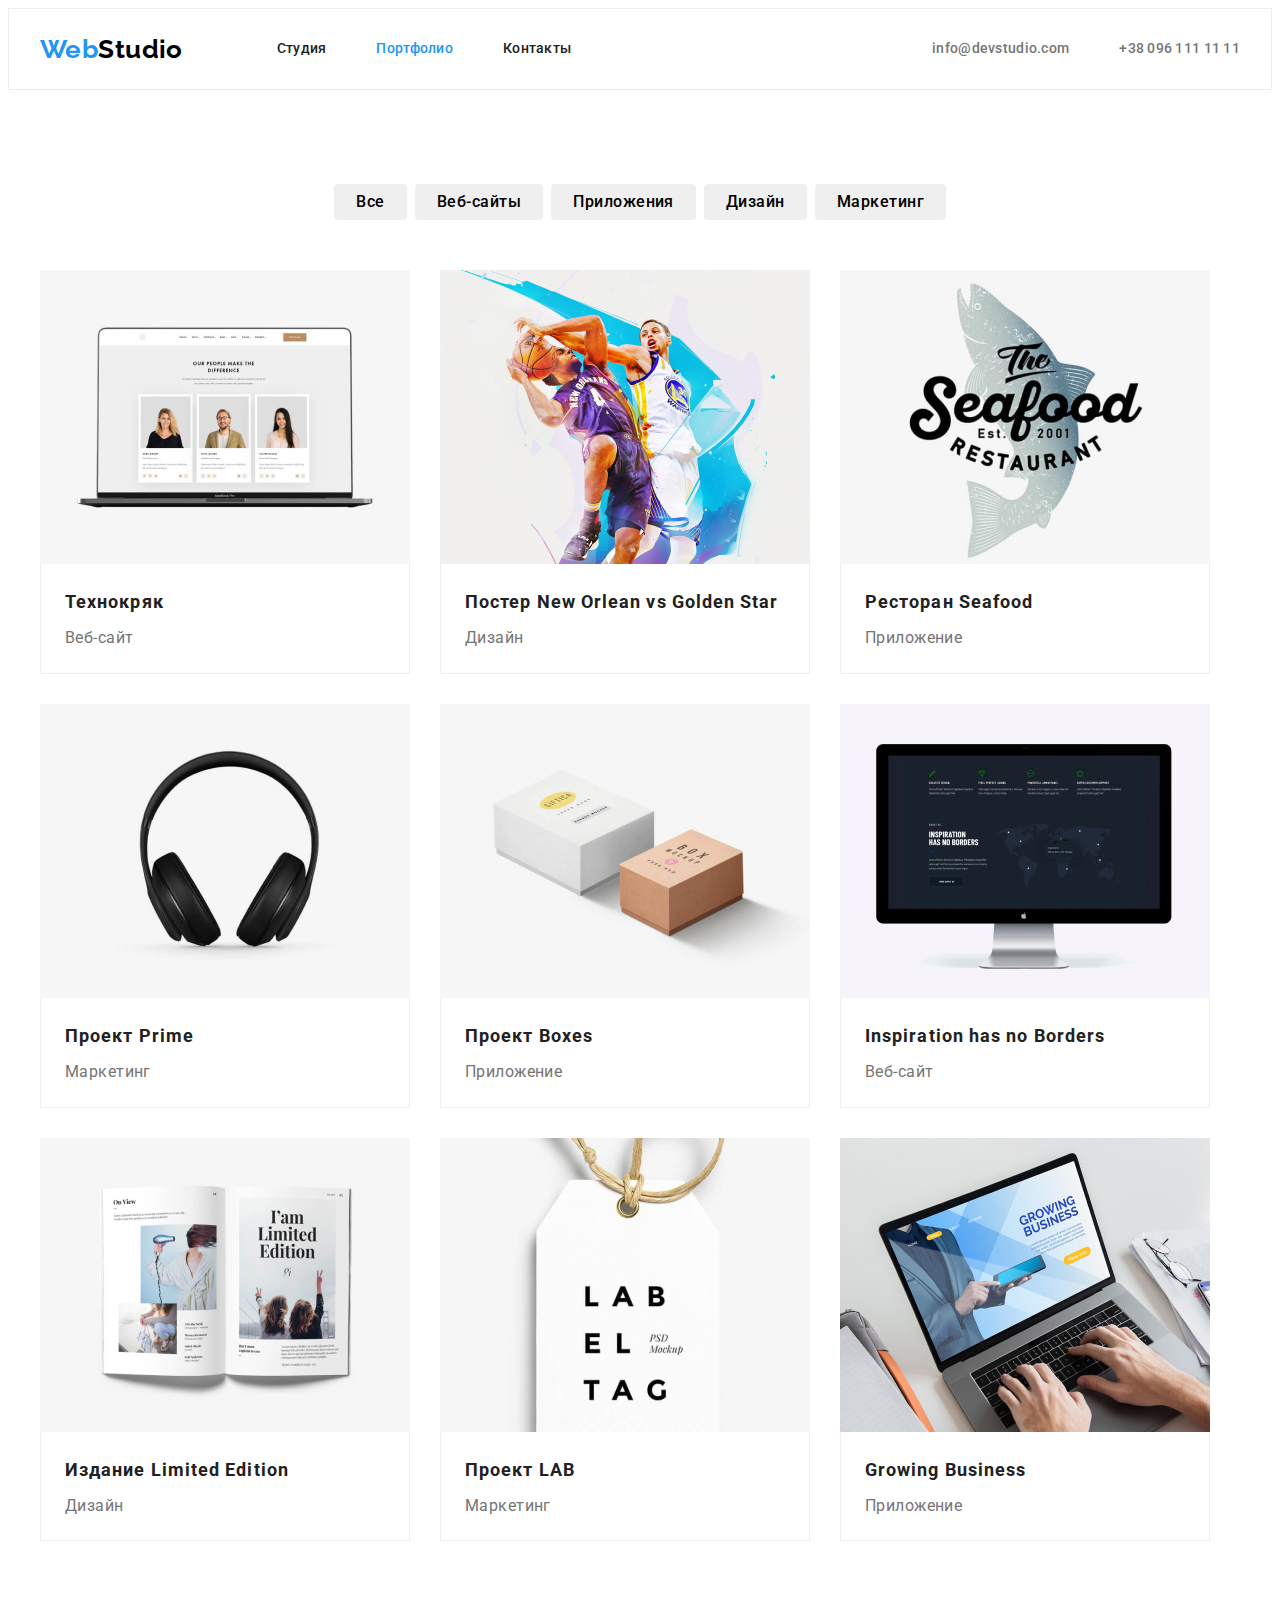
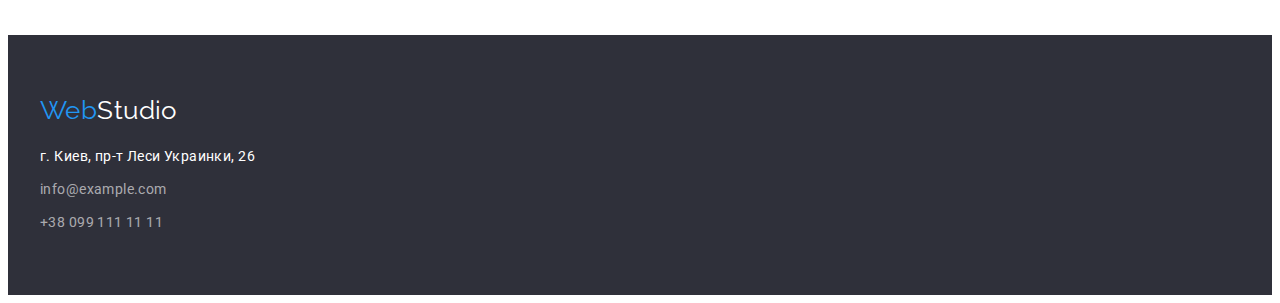
==== portfolio.html @ 5123a59f "start hw4" ====
<!DOCTYPE html>
<html lang="ru">

<head>
    <meta charset="UTF-8">
    <meta http-equiv="X-UA-Compatible" content="IE=edge">
    <meta name="viewport" content="width=device-width, initial-scale=1.0">
    <title>Document</title>
    <link rel="preconnect" href="https://fonts.googleapis.com">
    <link rel="preconnect" href="https://fonts.gstatic.com" crossorigin>
    <link
        href="https://fonts.googleapis.com/css2?family=Raleway:wght@700&family=Roboto:wght@400;500;700;900&display=swap"
        rel="stylesheet">
    <link rel="stylesheet" href="https://cdnjs.cloudflare.com/ajax/libs/modern-normalize/1.1.0/modern-normalize.min.css"
        integrity="sha512-wpPYUAdjBVSE4KJnH1VR1HeZfpl1ub8YT/NKx4PuQ5NmX2tKuGu6U/JRp5y+Y8XG2tV+wKQpNHVUX03MfMFn9Q=="
        crossorigin="anonymous" referrerpolicy="no-referrer" />
    <link rel="stylesheet" href="./css/styles.css">
</head>

<body>
    <header class="header-background">
        <div class="container main-nav">
            <nav class="main-nav">
                <a href="./index.html" class="logo" lang="en"><span class="web-logo">Web</span>Studio</a>
                <ul class="header-menu">
                    <li class="header-menu-item">
                        <a class="menu-link " href="/index.html">Студия</a>
                    </li>
                    <li class="header-menu-item">
                        <a class="menu-link menu-link-current" href="">Портфолио</a>
                    </li>
                    <li class="header-menu-item">
                        <a class="menu-link" href="">Контакты</a>
                    </li>
                </ul>
            </nav>
            <ul class="contact ">
                <li class="link-menu">
                    <a class="contact-link" href="mailto">info@devstudio.com</a>
                </li>
                <li class="link-menu">
                    <a class="contact-link" href="tel+380961111111">+38 096 111 11 11</a>
                </li>
            </ul>
        </div>

    </header>
    <main>
        <section class="section">
            <div class="container">
                <h1 hidden>Портфолио</h1>
                <ul class="button-item">
                    <li class="header-menu-item">
                        <button class="button-active" type="button">Все</button>
                    </li>
                    <li class="header-menu-item">
                        <button class="button-active" type="button">Веб-сайты</button>
                    </li>
                    <li class="header-menu-item">
                        <button class="button-active" type="button">Приложения</button>
                    </li>
                    <li class="header-menu-item">
                        <button class="button-active" type="button">Дизайн</button>
                    </li>
                    <li class="header-menu-item">
                        <button class="button-active" type="button">Маркетинг</button>
                    </li>
                </ul>
                <ul class="aside">
                    <li class="aside-block">
                        <img class="image" src="./images/img11.jpg" width="370" alt="">
                        <div class="aside-info">
                            <h2 class="portfolio-item">Технокряк</h2>
                            <p class="portfolio-text">Веб-сайт</p>
                        </div>
                    </li>
                    <li class="aside-block">
                        <img src="./images/img22.jpg" width="370" alt="">
                        <div class="aside-info">
                            <h2 class="portfolio-item">Постер New Orlean vs Golden Star</h2>
                            <p class="portfolio-text">Дизайн</p>
                        </div>
                    </li>
                    <li class="aside-block">
                        <img src="./images/img33.jpg" width="370" alt="">
                        <div class="aside-info">
                            <h2 class="portfolio-item">Ресторан Seafood</h2>
                            <p class="portfolio-text">Приложение</p>
                        </div>
                    </li>
                    <li class="aside-block">
                        <img src="./images/img44.jpg" width="370" alt="">
                        <div class="aside-info">
                            <h2 class="portfolio-item">Проект Prime</h2>
                            <p class="portfolio-text">Маркетинг</p>
                        </div>

                    </li>
                    <li class="aside-block">
                        <img src="./images/img55.jpg" width="370" alt="">
                        <div class="aside-info">
                            <h2 class="portfolio-item">Проект Boxes</h2>
                            <p class="portfolio-text">Приложение</p>
                        </div>
                    </li>
                    <li class="aside-block">
                        <img src="./images/img66.jpg" width="370" alt="">
                        <div class="aside-info">
                            <h2 class="portfolio-item">Inspiration has no Borders</h2>
                            <p class="portfolio-text">Веб-сайт</p>
                        </div>
                    </li>
                    <li class="aside-block">
                        <img src="./images/img77.jpg" width="370" alt="">
                        <div class="aside-info">
                            <h2 class="portfolio-item">Издание Limited Edition</h2>
                            <p class="portfolio-text">Дизайн</p>
                        </div>
                    </li>
                    <li class="aside-block">
                        <img src="./images/img88.jpg" width="370" alt="">
                        <div class="aside-info">
                            <h2 class="portfolio-item">Проект LAB</h2>
                            <p class="portfolio-text">Маркетинг</p>
                        </div>
                    </li>
                    <li class="aside-block">
                        <img src="./images/img99.jpg" width="370" alt="">
                        <div class="aside-info">
                            <h2 class="portfolio-item">Growing Business</h2>
                            <p class="portfolio-text">Приложение</p>
                        </div>
                    </li>
                </ul>
            </div>

        </section>
    </main>
    <footer class="hero-background">
        <div class="container">
            <a href="./index.html" class="logo-footer" lang="en"><span class="web-logo">Web</span>Studio</a>
            <address class="footer-contacts">
                <ul class="footer-menu">
                    <li class="footer-menu-item">
                        <a class="footer-address" href="">г. Киев, пр-т Леси Украинки, 26</a>
                    </li>
                    <li class="footer-menu-item">
                        <a class="footer-menu-link" href="">info@example.com</a>
                    </li>
                    <li class="footer-menu-item">
                        <a class="footer-menu-link" href="">+38 099 111 11 11</a>
                    </li>
                </ul>
            </address>
        </div>
    </footer>
</body>

</html>
---- css/styles.css ----
:root {
    --white-color-hero: #fff;
    --background-secondary: #2f303a;
    --color-accent: #212121;
    --color-primary: #757575;
    --color-hover: #2196f3;
    --color-button: #f5f4fA;
    --color-logo: #000;
    --font-family-primary: 'Roboto', sans-serif;
    --background-header: #EcEcEc
}

/*base*/
body {
    color: var(--color-accent);
    background-color: var(--white-color-hero);
    font-size: 14px;
    font-family: var(--font-family-primary);
    letter-spacing: 0.03em;
}

li {
    list-style-type: none;
}

ul {
    list-style: none;
    padding: 0;
    padding-left: 0;
    margin: 0;
}

h3 {
    margin-top: 0;
}

p {
    margin-top: 0;
}

.section {
    padding-top: 94px;
    padding-bottom: 94px;
}

img {
    display: block;
    max-width: 100%;
}

/*header*/

.header-background {
    border-bottom: 1px solid #eeeeee;
    background-color: var(--white-color-hero);
    height: 80px;
    border: 1px solid var(--background-header)
}

.container {
    width: 1200px;
    padding-right: 15px;
    padding-left: 15px;
    margin: 0 auto;
}

.main-nav {
    display: flex;
    align-items: center;
}

.logo {
    font-family: 'Raleway';
    font-weight: 700;
    font-size: 26px;
    text-decoration: none;
    color: var(--color-logo);
}

.web-logo {
    color: var(--color-hover);
}

.header-menu {
    margin-left: 94px;
    display: flex;
    margin-top: 0;
    margin-bottom: 0;
}

.header-menu-item+.header-menu-item {
    margin-left: 50px;
}


.menu-link {
    display: block;
    padding-top: 32px;
    padding-bottom: 32px;

    color: var(--color-accent);
    font-weight: 500;
    text-decoration: none;
    line-height: 1.14;
    letter-spacing: 0.02em;
}

.menu-link:hover {
    color: var(--color-hover);
}

.menu-link-current {
    color: var(--color-hover);
}

.contact {
    display: flex;
    margin-left: auto;
    margin-top: 0;
    margin-bottom: 0;
}

.link-menu+.link-menu {
    margin-left: 50px;

}

.contact-link {
    display: block;
    padding-top: 32px;
    padding-bottom: 32px;

    font-weight: 500;
    line-height: 1.14;
    letter-spacing: 0.02em;
    color: var(--color-primary);
    text-decoration: none;

}

.contact-link:hover {
    color: var(--color-hover);
}


/* Hero section*/

.hero {
    text-align: center;
    background-color: var(--background-secondary);
    padding-top: 200px;
    padding-bottom: 200px;
}

.hero-title {
    margin-top: 0;
    margin-bottom: 30px;
    margin-left: auto;
    margin-right: auto;
    width: 696px;

    font-weight: 900;
    font-size: 44px;
    line-height: 1.36;
    letter-spacing: 0.06em;
    color: var(--white-color-hero);
    text-transform: uppercase;
}

.button {
    border-radius: 4px;
    border: none;
    margin-top: 0;
    margin-bottom: 0;
    font-size: inherit;
    padding: 10px 32px;
    font-weight: 700;
    font-size: 16px;
    line-height: 1.8;
    letter-spacing: 0.06em;
    color: var(--white-color-hero);
    background-color: var(--color-hover);
}

/* section1 */

.desc-title {
    align-items: center;
    display: flex;
}

.desc-title .link-menu+.link-menu {
    margin-left: 30px;

}

.title {
    font-size: 14px;
    font-weight: 700;
    line-height: 1.14;
    text-transform: uppercase;
}

.subtitle {
    margin-top: 0;
    margin-bottom: 0;
    line-height: 1.7;
    color: var(--color-primary);
}

/* section2 */

.padding-reset {
    padding-top: 0;
}

.section-title {
    text-align: center;
    margin-top: 0;
    margin-bottom: 50px;
    font-weight: 700;
    font-size: 36px;
    line-height: 1.16;
}

.image-section {
    display: flex;
    margin-top: 0;
    margin: 0;
}

.image-block+.image-block {
    margin-left: 30px;
}

/* section3 */

.section-title-background {
    background-color: var(--color-button);
}


.team-Information {
    display: flex;
    margin-top: 0;
    margin-bottom: 0;
}

.section-Information+.section-Information {
    margin-left: 30px;
}

.section-Information {
    background-color: var(--white-color-hero);
    box-shadow: 0px 1px 3px rgba(0, 0, 0, 0.12), 0px 1px 1px rgba(0, 0, 0, 0.14), 0px 2px 1px rgba(0, 0, 0, 0.2);
    border-radius: 0px 0px 4px 4px;
}

.aside-block-team {
    text-align: center;
    margin-top: 30px;

}

.team-title {
    font-weight: 500;
    font-size: 16px;
    line-height: 1.18;
    margin-bottom: 10px;
}

.team-text {
    margin-bottom: 30px;
    font-size: 16px;
    line-height: 1.18;
    color: var(--color-primary);
}

/*footer*/

.hero-background {
    background-color: var(--background-secondary);
    padding-top: 60px;
    padding-bottom: 60px;
}

.logo-footer {
    display: inline-block;
    font-family: 'Raleway';
    color: var(--white-color-hero);
    font-size: 26px;
    text-decoration: none;
}

.footer-contacts {
    font-style: normal;
    font-size: 14px;
    line-height: 1.7;
}

.footer-menu-item:not(:last-child) {
    margin-bottom: 9px;
}

.footer-address {
    display: inline-block;
    text-decoration: none;
    line-height: 1.71;
    color: var(--white-color-hero);
}



.footer-menu {
    display: inline-block;
    margin-bottom: 0;
    margin-top: 20px;
}

.footer-address:hover {
    color: var(--color-hover);
}

.footer-menu-link {
    display: inline-block;
    line-height: 1.7;
    text-decoration: none;
    color: rgba(255, 255, 255, 0.6);
}


.footer-menu-link:hover {
    color: var(--color-hover);
}


/*portfolio*/


.button-item {
    justify-content: center;
    display: flex;
    margin-bottom: 50px;
}

.button-item .header-menu-item+.header-menu-item {
    margin-left: 8px;
}

.button-active {
    font-family: 'Roboto';
    font-size: 16px;
    font-weight: 500;
    padding: 10px 32px;
    letter-spacing: 0.03em;
    line-height: 1.5;
    border: none;

    min-width: 73px;
    display: inline-block;
    border-radius: 4px;
    padding: 6px 22px;
    text-align: center;

}

.button-active:hover,
.button-active:focus {
    background-color: var(--color-hover);
    color: var(--white-color-hero);
    filter: drop-shadow(0px 4px 4px rgba(0, 0, 0, 0.25));
}


.aside {
    display: flex;
    flex-wrap: wrap;

}

.aside-block {
    margin-bottom: 30px;
    margin-right: 30px;
    width: 370px;
}

.aside-info {
    border-left: 1px solid #eeeeee;
    border-right: 1px solid #eeeeee;
    border-bottom: 1px solid #eeeeee;
    padding: 20px 24px;
}

.aside-block:nth-child(3n) {
    margin-right: 0;
}

.aside-block:nth-last-child(-n + 3) {
    margin-bottom: 0;
}

.portfolio-item {
    margin-bottom: 4px;
    margin-top: 0;
    font-weight: 700;
    font-size: 18px;
    line-height: 2;
    letter-spacing: 0.06em;
}

.portfolio-text {
    margin: 0;
    font-size: 16px;
    line-height: 1.8;
    color: var(--color-primary);
}
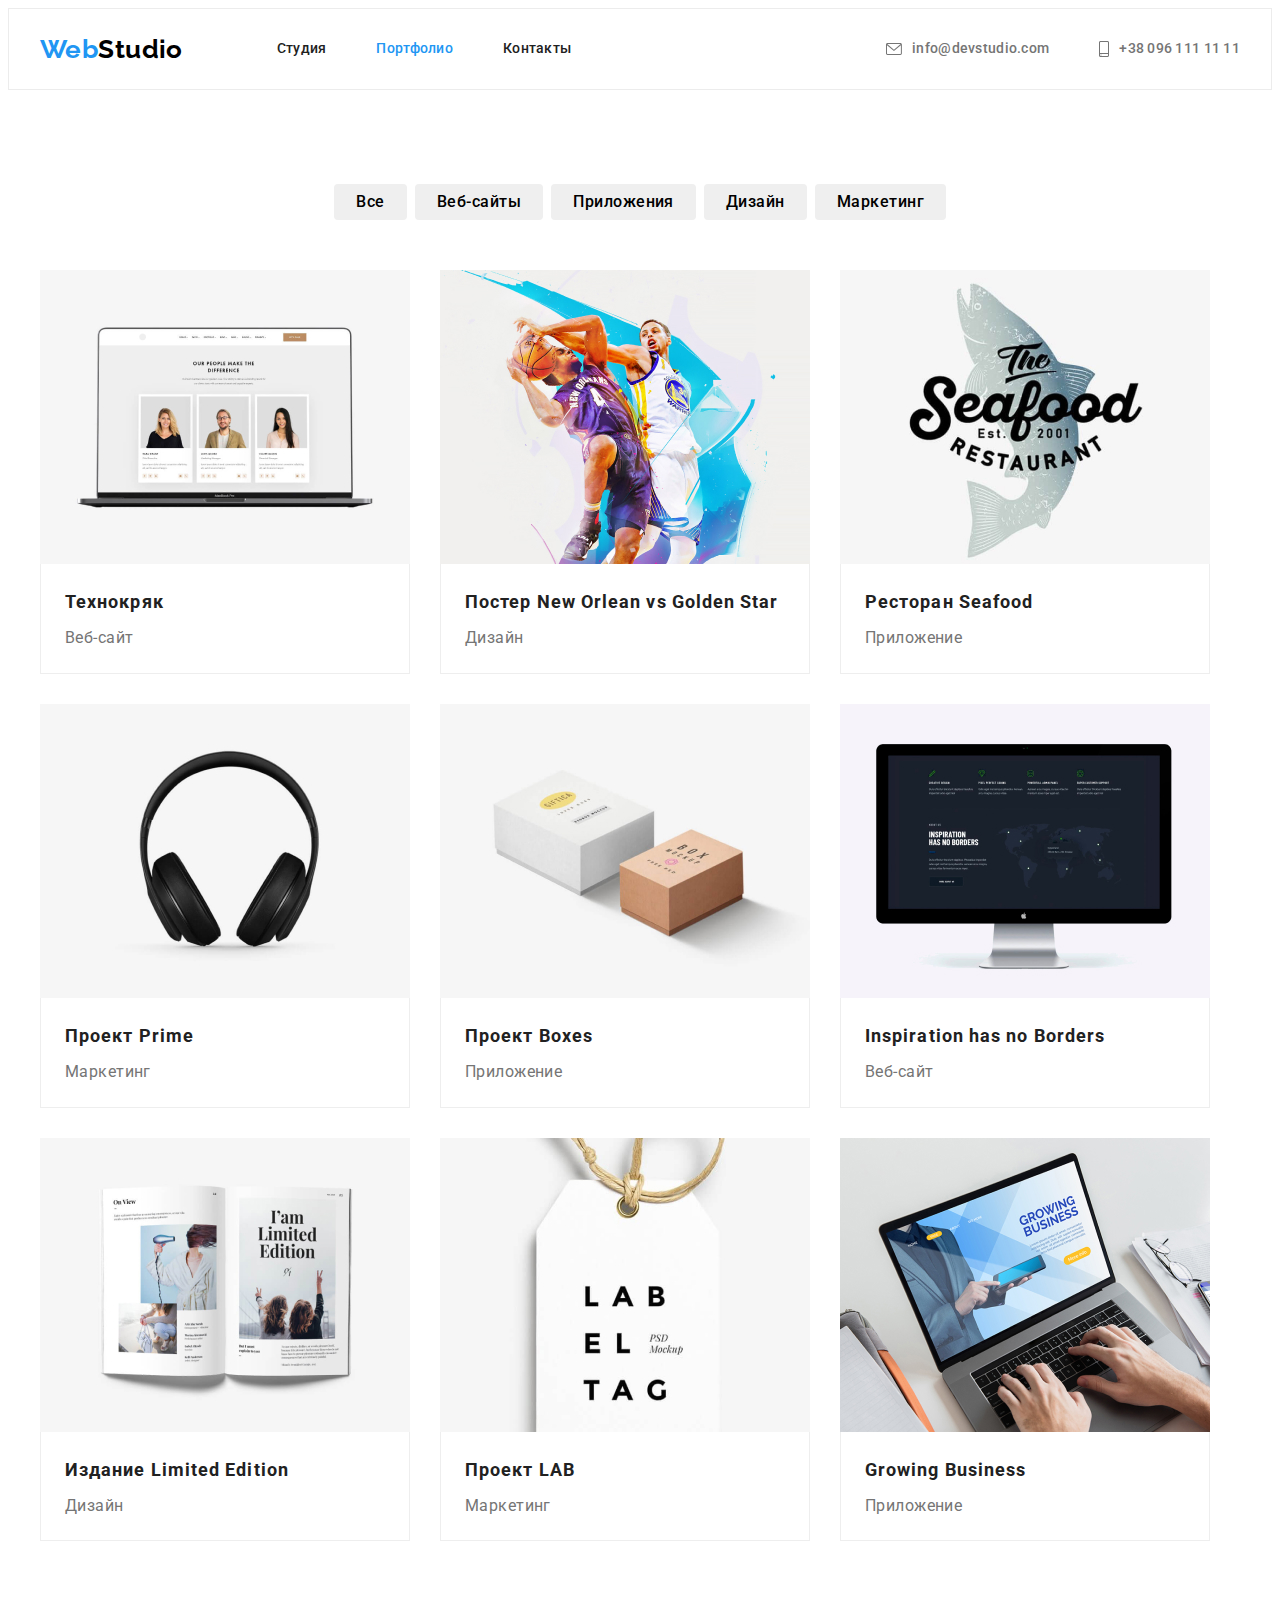
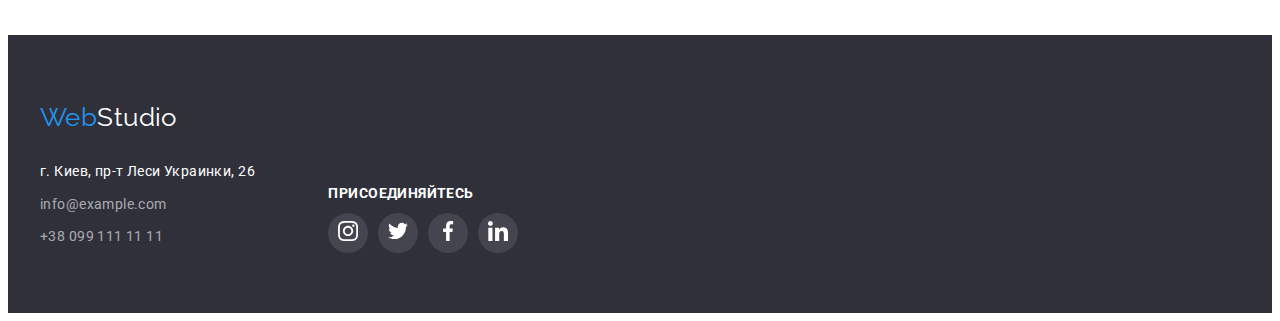
==== commit d0e26360: "hw4" ====
--- a/portfolio.html
+++ b/portfolio.html
@@ -34,12 +34,20 @@
                     </li>
                 </ul>
             </nav>
-            <ul class="contact ">
+            <ul class="contact">
                 <li class="link-menu">
-                    <a class="contact-link" href="mailto">info@devstudio.com</a>
+                    <a class="contact-link" href="mailto">
+                        <svg class="mail-icon" width="16" height="12">
+                            <use href="./images/symbol-defs.svg#icon-mail"></use>
+                        </svg>info@devstudio.com
+                    </a>
                 </li>
                 <li class="link-menu">
-                    <a class="contact-link" href="tel+380961111111">+38 096 111 11 11</a>
+                    <a class="contact-link" href="tel+380961111111">
+                        <svg class="smartphone-icon" width="10" height="16">
+                            <use href="./images/symbol-defs.svg#icon-smartphone"></use>
+                        </svg>+38 096 111 11 11
+                    </a>
                 </li>
             </ul>
         </div>
@@ -138,20 +146,55 @@
     </main>
     <footer class="hero-background">
         <div class="container">
-            <a href="./index.html" class="logo-footer" lang="en"><span class="web-logo">Web</span>Studio</a>
             <address class="footer-contacts">
-                <ul class="footer-menu">
-                    <li class="footer-menu-item">
-                        <a class="footer-address" href="">г. Киев, пр-т Леси Украинки, 26</a>
-                    </li>
-                    <li class="footer-menu-item">
-                        <a class="footer-menu-link" href="">info@example.com</a>
-                    </li>
-                    <li class="footer-menu-item">
-                        <a class="footer-menu-link" href="">+38 099 111 11 11</a>
-                    </li>
-                </ul>
+                <a href="./index.html" class="logo-footer" lang="en"><span class="web-logo">Web</span>Studio</a>
+                <div>
+                    <ul class="footer-menu">
+                        <li class="footer-menu-item">
+                            <a class="footer-address" href="">г. Киев, пр-т Леси Украинки, 26</a>
+                        </li>
+                        <li class="footer-menu-item">
+                            <a class="footer-menu-link" href="">info@example.com</a>
+                        </li>
+                        <li class="footer-menu-item">
+                            <a class="footer-menu-link" href="">+38 099 111 11 11</a>
+                        </li>
+                    </ul>
+                </div>
             </address>
+            <div class="footer-icon">
+                <h2 class="footer-title">ПРИСОЕДИНЯЙТЕСЬ</h2>
+                <ul class="socials-list-footer">
+                    <li class="link-area-footer">
+                        <a href="" class="social-link-team-footer">
+                            <svg class="social-link-footer" width="20" height="20">
+                                <use href="./images/symbol-defs.svg#icon-instagram"></use>
+                            </svg>
+                        </a>
+                    </li>
+                    <li class=link-area-footer>
+                        <a href="" class="social-link-team-footer">
+                            <svg class="social-link-footer" width="20" height="20">
+                                <use href="./images/symbol-defs.svg#icon-twitter"></use>
+                            </svg>
+                        </a>
+                    </li>
+                    <li class=link-area-footer>
+                        <a href="" class="social-link-team-footer">
+                            <svg class="social-link-footer" width="20" height="20">
+                                <use href="./images/symbol-defs.svg#icon-facebook"></use>
+                            </svg>
+                        </a>
+                    </li>
+                    <li class=link-area-footer>
+                        <a href="" class="social-link-team-footer">
+                            <svg class="social-link-footer" width="20" height="20">
+                                <use href="./images/symbol-defs.svg#icon-linkedin"></use>
+                            </svg>
+                        </a>
+                    </li>
+                </ul>
+            </div>
         </div>
     </footer>
 </body>
--- a/css/styles.css
+++ b/css/styles.css
@@ -122,11 +122,24 @@
 
 .link-menu+.link-menu {
     margin-left: 50px;
+}
+
+
+.mail-icon {
+    margin-right: 10px;
+    fill: currentColor;
+    
+}
+
+.smartphone-icon {
+    margin-right: 10px;
+    fill: currentColor;
 
 }
 
 .contact-link {
-    display: block;
+    align-items: center;
+    display: flex;
     padding-top: 32px;
     padding-bottom: 32px;
 
@@ -145,11 +158,23 @@
 
 /* Hero section*/
 
+
 .hero {
     text-align: center;
     background-color: var(--background-secondary);
     padding-top: 200px;
     padding-bottom: 200px;
+    margin-left: auto;
+    margin-right: auto;
+    
+    background-image: linear-gradient(to right, rgba(47, 48, 58, 0.4), rgba(47, 48, 58, 0.4)), 
+    url("../images/Img-bgr-hero.jpg");
+    background-repeat: no-repeat;
+    background-position: center;
+    max-width: 1600px;
+    background-size: cover;
+    height: 600px;
+
 }
 
 .hero-title {
@@ -166,6 +191,7 @@
     color: var(--white-color-hero);
     text-transform: uppercase;
 }
+
 
 .button {
     border-radius: 4px;
@@ -189,10 +215,29 @@
     display: flex;
 }
 
-.desc-title .link-menu+.link-menu {
-    margin-left: 30px;
-
-}
+
+.link-menu-card {
+    width: 270px;
+}
+
+.card {
+    background-color:var(--color-button);
+    width: 270px;
+    height: 120px;
+    margin-bottom: 30px;
+    border-radius: 4px;
+    display: flex;
+    justify-content: center;
+    align-items: center;
+
+}
+
+
+.link-menu-card:not(:last-child) {
+    margin-right: 30px;
+}
+
+
 
 .title {
     font-size: 14px;
@@ -270,11 +315,83 @@
 }
 
 .team-text {
-    margin-bottom: 30px;
+    margin-bottom: 16px;
     font-size: 16px;
     line-height: 1.18;
     color: var(--color-primary);
 }
+
+
+.socials-list {
+    display: flex;
+    justify-content: center;
+    margin-top: 16px;
+    margin-bottom: 30px;
+}
+
+.link-area {
+    background-color: #fff;
+    height: 40px;
+    width: 40px;
+    display: flex;
+    justify-content: center;
+    align-items: center;
+    border-radius: 50%;
+}
+
+
+
+.link-area:hover {
+    background-color:var(--color-hover)
+}
+
+.link-area:not(:last-child) {
+    margin-right: 10px;
+    }
+
+.social-link {
+    fill: #afb1b8;
+}
+
+.social-link:hover {
+    fill: #fff;
+}
+
+
+/* section4 */
+
+.client-list {
+    display: flex;
+}
+
+.client-item {
+    border: 1px solid #aFb1b8;
+    width: 170px;
+    height: 92px;
+    display: flex;
+    justify-content: center;
+    align-items: center;
+    border-radius: 4px;
+}
+
+.client-icon {
+    fill: #Afb1b8;
+}
+
+.client-item:not(:last-child) {
+    margin-right: 30px;
+}
+
+.client-item:hover {
+    border-color: var(--color-hover);
+}
+
+.client-icon:hover {
+    fill: var(--color-hover);
+}
+
+
+
 
 /*footer*/
 
@@ -296,6 +413,8 @@
     font-style: normal;
     font-size: 14px;
     line-height: 1.7;
+    box-sizing: border-box;
+    display: inline-block;
 }
 
 .footer-menu-item:not(:last-child) {
@@ -303,7 +422,6 @@
 }
 
 .footer-address {
-    display: inline-block;
     text-decoration: none;
     line-height: 1.71;
     color: var(--white-color-hero);
@@ -322,17 +440,67 @@
 }
 
 .footer-menu-link {
-    display: inline-block;
     line-height: 1.7;
     text-decoration: none;
     color: rgba(255, 255, 255, 0.6);
 }
 
 
+.footer-icon {
+    display: inline-block;
+    margin-left: 70px;
+
+
+
+}
+
+.footer-title {
+    margin-top: 0;
+    margin-bottom: 20;
+    font-family: 'Roboto';
+    font-style: normal;
+    font-weight: 700;
+    font-size: 14px;
+    line-height: 16px;
+    letter-spacing: 0.03em;
+    text-transform: uppercase;
+    color: #FFFFFF;
+}
+
+.socials-list-footer {
+    display: flex;
+}
+
+.link-area-footer {
+    background: rgba(255, 255, 255, 0.1);
+    height: 40px;
+    width: 40px;
+    border-radius: 50%;
+    display: inline-flex;
+    justify-content: center;
+    align-items: center;
+}
+
+.link-area-footer:not(:last-child) {
+    margin-right: 10px;
+}
+
+.link-area-footer:hover {
+    background-color: var(--color-hover)
+}
+
 .footer-menu-link:hover {
     color: var(--color-hover);
 }
 
+.social-link-team-footer {
+    fill: #fff;
+
+}
+
+
+
+
 
 /*portfolio*/
 
@@ -346,6 +514,7 @@
 .button-item .header-menu-item+.header-menu-item {
     margin-left: 8px;
 }
+
 
 .button-active {
     font-family: 'Roboto';
@@ -361,6 +530,7 @@
     border-radius: 4px;
     padding: 6px 22px;
     text-align: center;
+    
 
 }
 
@@ -375,7 +545,6 @@
 .aside {
     display: flex;
     flex-wrap: wrap;
-
 }
 
 .aside-block {
@@ -383,6 +552,13 @@
     margin-right: 30px;
     width: 370px;
 }
+
+.aside-block:hover {
+    box-shadow: 0px 1px 1px rgba(0, 0, 0, 0.12),
+    0px 4px 4px rgba(0, 0, 0, 0.06),
+    1px 4px 6px rgba(0, 0, 0, 0.16);
+}
+    
 
 .aside-info {
     border-left: 1px solid #eeeeee;
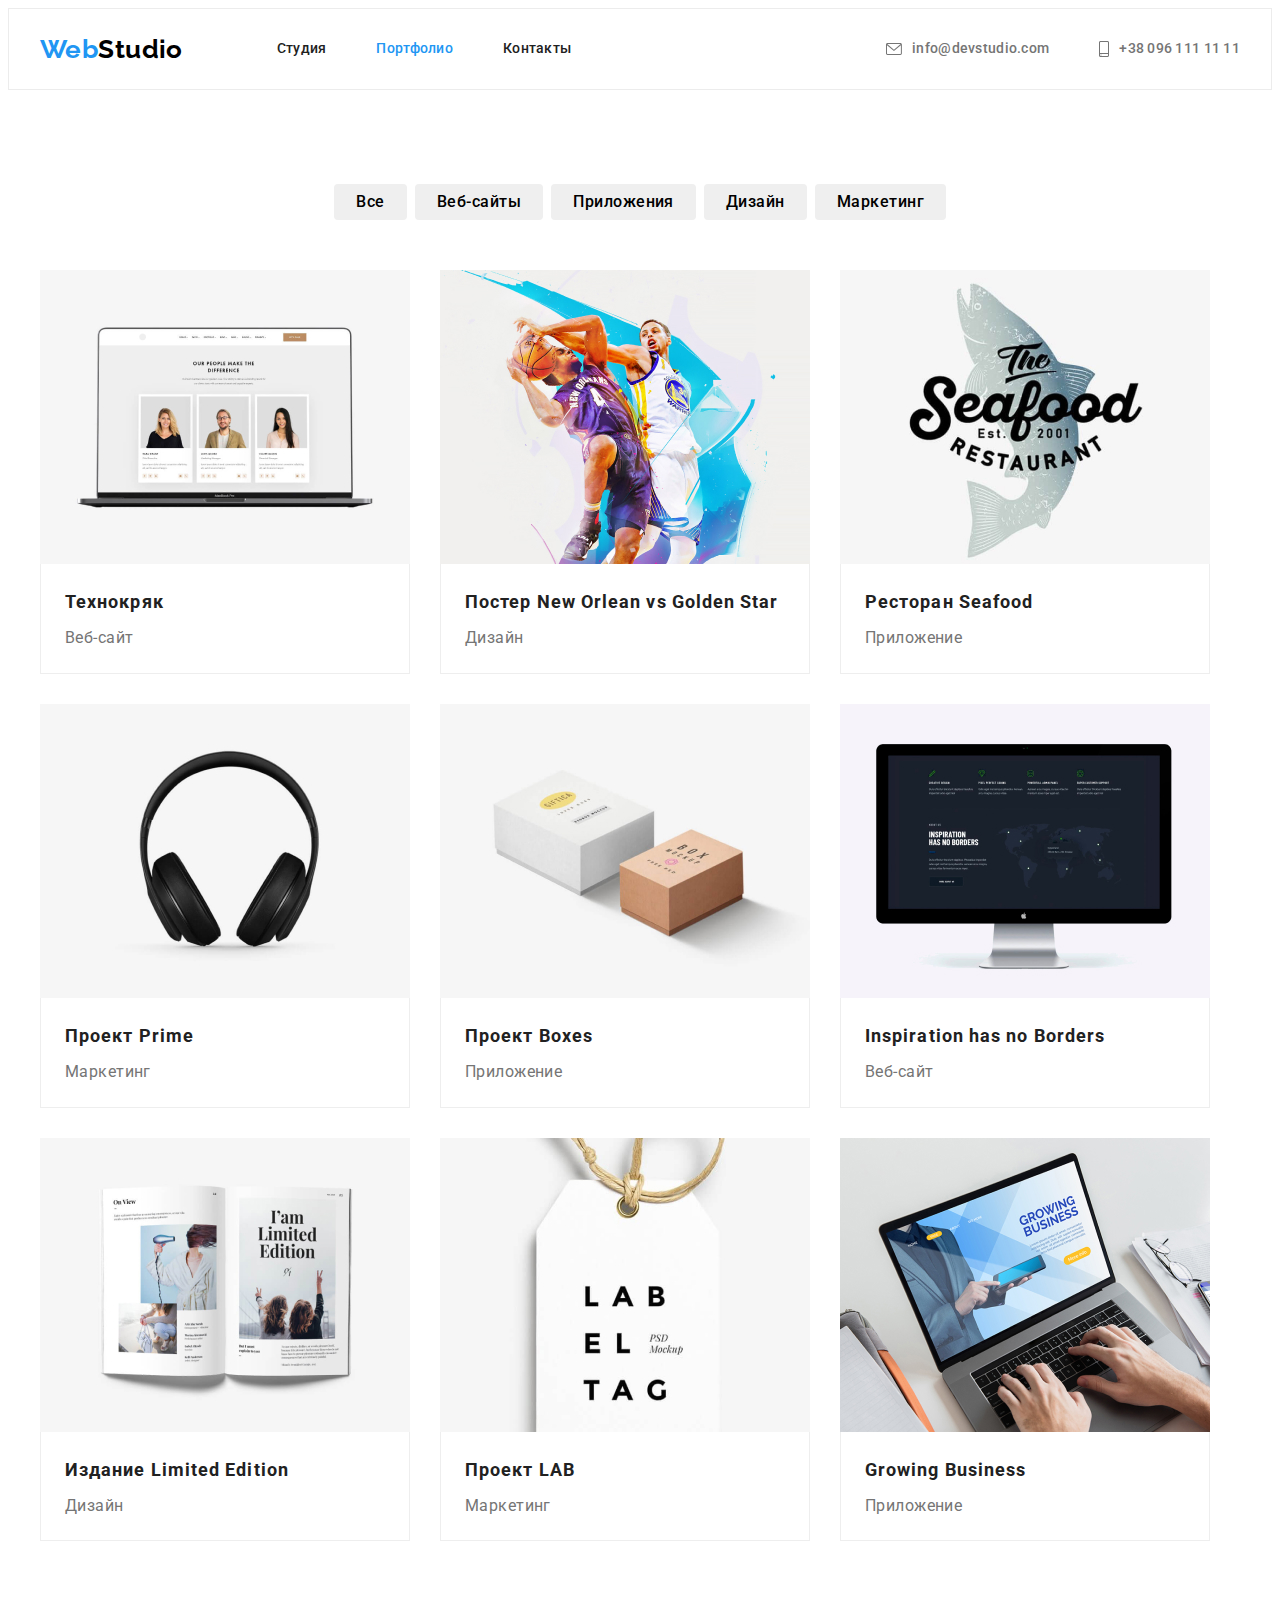
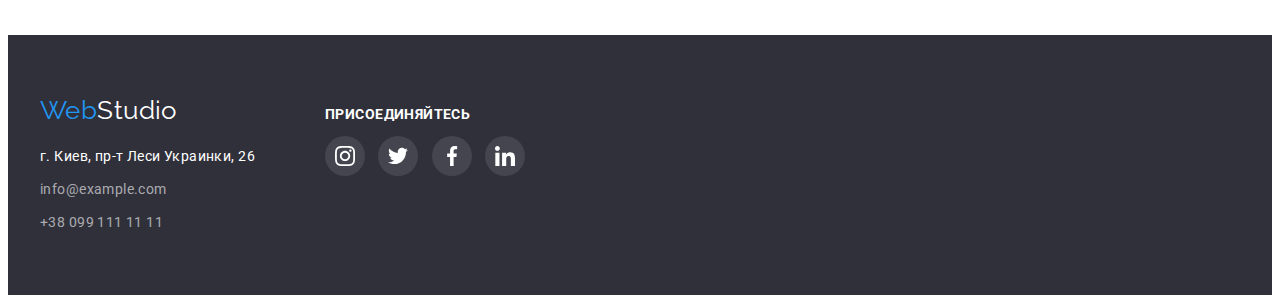
==== commit 609f01f5: "hw4" ====
--- a/portfolio.html
+++ b/portfolio.html
@@ -76,79 +76,95 @@
                 </ul>
                 <ul class="aside">
                     <li class="aside-block">
-                        <img class="image" src="./images/img11.jpg" width="370" alt="">
-                        <div class="aside-info">
-                            <h2 class="portfolio-item">Технокряк</h2>
-                            <p class="portfolio-text">Веб-сайт</p>
-                        </div>
-                    </li>
-                    <li class="aside-block">
-                        <img src="./images/img22.jpg" width="370" alt="">
-                        <div class="aside-info">
-                            <h2 class="portfolio-item">Постер New Orlean vs Golden Star</h2>
-                            <p class="portfolio-text">Дизайн</p>
-                        </div>
-                    </li>
-                    <li class="aside-block">
-                        <img src="./images/img33.jpg" width="370" alt="">
-                        <div class="aside-info">
-                            <h2 class="portfolio-item">Ресторан Seafood</h2>
-                            <p class="portfolio-text">Приложение</p>
-                        </div>
-                    </li>
-                    <li class="aside-block">
-                        <img src="./images/img44.jpg" width="370" alt="">
-                        <div class="aside-info">
-                            <h2 class="portfolio-item">Проект Prime</h2>
-                            <p class="portfolio-text">Маркетинг</p>
-                        </div>
-
-                    </li>
-                    <li class="aside-block">
-                        <img src="./images/img55.jpg" width="370" alt="">
-                        <div class="aside-info">
-                            <h2 class="portfolio-item">Проект Boxes</h2>
-                            <p class="portfolio-text">Приложение</p>
-                        </div>
-                    </li>
-                    <li class="aside-block">
-                        <img src="./images/img66.jpg" width="370" alt="">
-                        <div class="aside-info">
-                            <h2 class="portfolio-item">Inspiration has no Borders</h2>
-                            <p class="portfolio-text">Веб-сайт</p>
-                        </div>
-                    </li>
-                    <li class="aside-block">
-                        <img src="./images/img77.jpg" width="370" alt="">
-                        <div class="aside-info">
-                            <h2 class="portfolio-item">Издание Limited Edition</h2>
-                            <p class="portfolio-text">Дизайн</p>
-                        </div>
-                    </li>
-                    <li class="aside-block">
-                        <img src="./images/img88.jpg" width="370" alt="">
-                        <div class="aside-info">
-                            <h2 class="portfolio-item">Проект LAB</h2>
-                            <p class="portfolio-text">Маркетинг</p>
-                        </div>
-                    </li>
-                    <li class="aside-block">
-                        <img src="./images/img99.jpg" width="370" alt="">
-                        <div class="aside-info">
-                            <h2 class="portfolio-item">Growing Business</h2>
-                            <p class="portfolio-text">Приложение</p>
-                        </div>
+                        <a href="" class="card-link">
+                            <img class="image" src="./images/img11.jpg" width="370" alt="">
+                            <div class="aside-info">
+                                <h2 class="portfolio-item">Технокряк</h2>
+                                <p class="portfolio-text">Веб-сайт</p>
+                            </div>
+                        </a>
+                    </li>
+                    <li class="aside-block">
+                        <a href="" class="card-link">
+                            <img src="./images/img22.jpg" width="370" alt="">
+                                <div class="aside-info">
+                                    <h2 class="portfolio-item">Постер New Orlean vs Golden Star</h2>
+                                    <p class="portfolio-text">Дизайн</p>
+                                </div>
+                        </a>
+                    </li>
+                    <li class="aside-block">
+                        <a href="" class="card-link">
+                            <img src="./images/img33.jpg" width="370" alt="">
+                            <div class="aside-info">
+                                <h2 class="portfolio-item">Ресторан Seafood</h2>
+                                <p class="portfolio-text">Приложение</p>
+                            </div>
+                        </a>  
+                    </li>
+                    <li class="aside-block">
+                        <a href="" class="card-link">
+                            <img src="./images/img44.jpg" width="370" alt="">
+                            <div class="aside-info">
+                                <h2 class="portfolio-item">Проект Prime</h2>
+                                <p class="portfolio-text">Маркетинг</p>
+                            </div>
+                        </a>
+                    </li>
+                    <li class="aside-block">
+                        <a href="" class="card-link">
+                            <img src="./images/img55.jpg" width="370" alt="">
+                            <div class="aside-info">
+                                <h2 class="portfolio-item">Проект Boxes</h2>
+                                <p class="portfolio-text">Приложение</p>
+                            </div>
+                        </a>
+                    </li>
+                    <li class="aside-block">
+                        <a href="" class="card-link">
+                            <img src="./images/img66.jpg" width="370" alt="">
+                            <div class="aside-info">
+                                <h2 class="portfolio-item">Inspiration has no Borders</h2>
+                                <p class="portfolio-text">Веб-сайт</p>
+                            </div>
+                        </a>
+                    </li>
+                    <li class="aside-block">
+                        <a href="" class="card-link">
+                            <img src="./images/img77.jpg" width="370" alt="">
+                            <div class="aside-info">
+                                <h2 class="portfolio-item">Издание Limited Edition</h2>
+                                <p class="portfolio-text">Дизайн</p>
+                            </div>
+                        </a>
+                    </li>
+                    <li class="aside-block">
+                        <a href="" class="card-link">
+                            <img src="./images/img88.jpg" width="370" alt="">
+                            <div class="aside-info">
+                                <h2 class="portfolio-item">Проект LAB</h2>
+                                <p class="portfolio-text">Маркетинг</p>
+                            </div>
+                        </a>
+                    </li>
+                    <li class="aside-block">
+                        <a href="" class="card-link">
+                            <img src="./images/img99.jpg" width="370" alt="">
+                            <div class="aside-info">
+                                <h2 class="portfolio-item">Growing Business</h2>
+                                <p class="portfolio-text">Приложение</p>
+                            </div>
+                        </a>    
                     </li>
                 </ul>
             </div>
-
         </section>
     </main>
     <footer class="hero-background">
-        <div class="container">
-            <address class="footer-contacts">
+        <div class="container footer">
+            <div class="address">
                 <a href="./index.html" class="logo-footer" lang="en"><span class="web-logo">Web</span>Studio</a>
-                <div>
+                <address class="footer-contacts">
                     <ul class="footer-menu">
                         <li class="footer-menu-item">
                             <a class="footer-address" href="">г. Киев, пр-т Леси Украинки, 26</a>
@@ -160,10 +176,10 @@
                             <a class="footer-menu-link" href="">+38 099 111 11 11</a>
                         </li>
                     </ul>
-                </div>
-            </address>
+                </address>
+            </div>
             <div class="footer-icon">
-                <h2 class="footer-title">ПРИСОЕДИНЯЙТЕСЬ</h2>
+                <p class="footer-title">ПРИСОЕДИНЯЙТЕСЬ</p>
                 <ul class="socials-list-footer">
                     <li class="link-area-footer">
                         <a href="" class="social-link-team-footer">
--- a/css/styles.css
+++ b/css/styles.css
@@ -97,7 +97,6 @@
     display: block;
     padding-top: 32px;
     padding-bottom: 32px;
-
     color: var(--color-accent);
     font-weight: 500;
     text-decoration: none;
@@ -321,7 +320,6 @@
     color: var(--color-primary);
 }
 
-
 .socials-list {
     display: flex;
     justify-content: center;
@@ -333,29 +331,33 @@
     background-color: #fff;
     height: 40px;
     width: 40px;
+    border-radius: 50%;
+}
+
+.link-area:hover
+.link-area:focus {
+    background-color:var(--color-hover)
+}
+
+.social-linki-team {
+    fill: #afb1b8;
+    height: 100%;
+    width: 100%;
     display: flex;
     justify-content: center;
     align-items: center;
-    border-radius: 50%;
-}
-
-
-
-.link-area:hover {
-    background-color:var(--color-hover)
 }
 
 .link-area:not(:last-child) {
     margin-right: 10px;
     }
 
-.social-link {
-    fill: #afb1b8;
-}
-
-.social-link:hover {
+
+.social-linki-team:hover {
     fill: #fff;
 }
+
+
 
 
 /* section4 */
@@ -368,14 +370,16 @@
     border: 1px solid #aFb1b8;
     width: 170px;
     height: 92px;
+    border-radius: 4px;
+}
+
+.client-link {
+    fill: #Afb1b8;
+    height: 100%;
+    width: 100%;
     display: flex;
     justify-content: center;
     align-items: center;
-    border-radius: 4px;
-}
-
-.client-icon {
-    fill: #Afb1b8;
 }
 
 .client-item:not(:last-child) {
@@ -386,7 +390,7 @@
     border-color: var(--color-hover);
 }
 
-.client-icon:hover {
+.client-link:hover {
     fill: var(--color-hover);
 }
 
@@ -394,6 +398,11 @@
 
 
 /*footer*/
+
+.footer {
+    display: flex;
+    align-items: baseline;
+}
 
 .hero-background {
     background-color: var(--background-secondary);
@@ -401,8 +410,11 @@
     padding-bottom: 60px;
 }
 
+.address {
+    display: inline-block;
+}
+
 .logo-footer {
-    display: inline-block;
     font-family: 'Raleway';
     color: var(--white-color-hero);
     font-size: 26px;
@@ -413,8 +425,7 @@
     font-style: normal;
     font-size: 14px;
     line-height: 1.7;
-    box-sizing: border-box;
-    display: inline-block;
+
 }
 
 .footer-menu-item:not(:last-child) {
@@ -430,7 +441,6 @@
 
 
 .footer-menu {
-    display: inline-block;
     margin-bottom: 0;
     margin-top: 20px;
 }
@@ -443,19 +453,16 @@
     line-height: 1.7;
     text-decoration: none;
     color: rgba(255, 255, 255, 0.6);
+
 }
 
 
 .footer-icon {
+    margin-left: 70px;
     display: inline-block;
-    margin-left: 70px;
-
-
-
 }
 
 .footer-title {
-    margin-top: 0;
     margin-bottom: 20;
     font-family: 'Roboto';
     font-style: normal;
@@ -467,9 +474,6 @@
     color: #FFFFFF;
 }
 
-.socials-list-footer {
-    display: flex;
-}
 
 .link-area-footer {
     background: rgba(255, 255, 255, 0.1);
@@ -481,22 +485,26 @@
     align-items: center;
 }
 
+.social-link-team-footer {
+    fill: #fff;
+    height: 100%;
+    width: 100%;
+    display: flex;
+    justify-content: center;
+    align-items: center;
+}
+
 .link-area-footer:not(:last-child) {
     margin-right: 10px;
 }
 
-.link-area-footer:hover {
+.link-area-footer:hover,
+.link-area-footer:focus {
     background-color: var(--color-hover)
 }
 
-.footer-menu-link:hover {
-    color: var(--color-hover);
-}
-
-.social-link-team-footer {
-    fill: #fff;
-
-}
+
+
 
 
 
@@ -551,14 +559,21 @@
     margin-bottom: 30px;
     margin-right: 30px;
     width: 370px;
-}
-
-.aside-block:hover {
+
+}
+
+    
+.card-link {
+    display: block;
+    text-decoration: none;
+}
+
+.card-link:hover{
     box-shadow: 0px 1px 1px rgba(0, 0, 0, 0.12),
     0px 4px 4px rgba(0, 0, 0, 0.06),
     1px 4px 6px rgba(0, 0, 0, 0.16);
 }
-    
+
 
 .aside-info {
     border-left: 1px solid #eeeeee;
@@ -582,6 +597,8 @@
     font-size: 18px;
     line-height: 2;
     letter-spacing: 0.06em;
+    color: var(--color-accent);
+    
 }
 
 .portfolio-text {
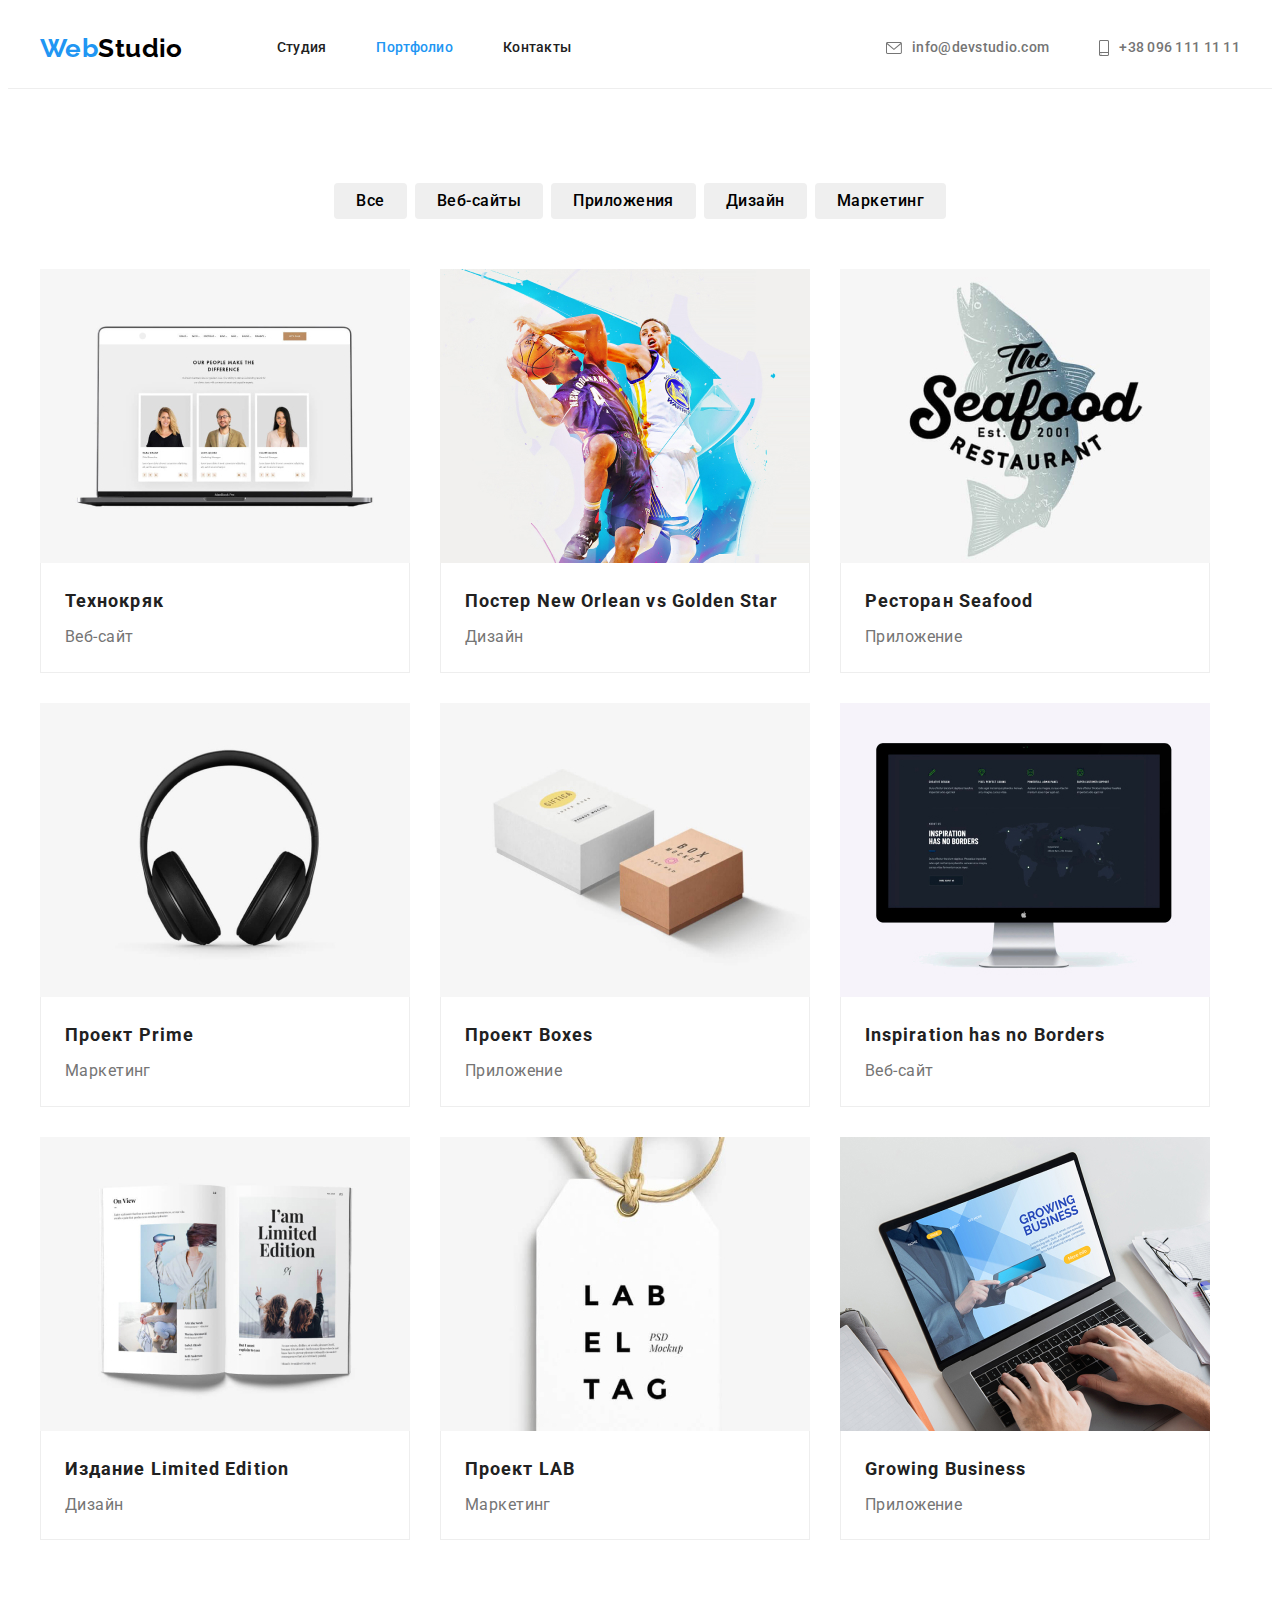
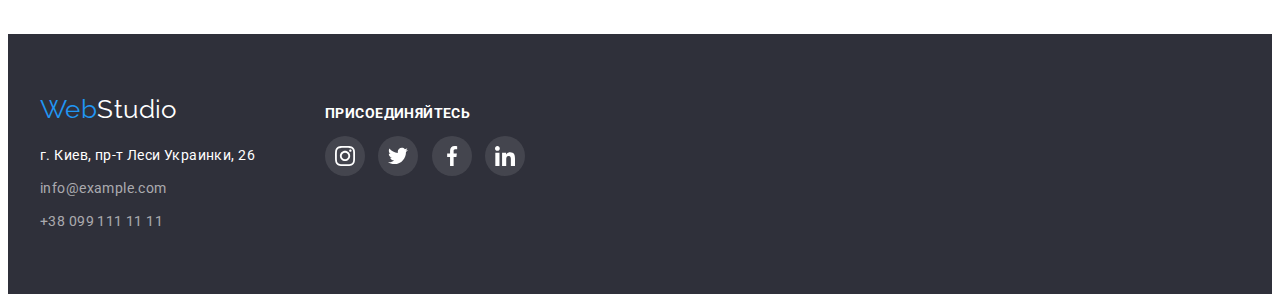
==== commit 241d6009: "hw4" ====
--- a/portfolio.html
+++ b/portfolio.html
@@ -58,19 +58,19 @@
             <div class="container">
                 <h1 hidden>Портфолио</h1>
                 <ul class="button-item">
-                    <li class="header-menu-item">
+                    <li class="button-item-li">
                         <button class="button-active" type="button">Все</button>
                     </li>
-                    <li class="header-menu-item">
+                    <li class="button-item-li">
                         <button class="button-active" type="button">Веб-сайты</button>
                     </li>
-                    <li class="header-menu-item">
+                    <li class="button-item-li">
                         <button class="button-active" type="button">Приложения</button>
                     </li>
-                    <li class="header-menu-item">
+                    <li class="button-item-li">
                         <button class="button-active" type="button">Дизайн</button>
                     </li>
-                    <li class="header-menu-item">
+                    <li class="button-item-li">
                         <button class="button-active" type="button">Маркетинг</button>
                     </li>
                 </ul>
--- a/css/styles.css
+++ b/css/styles.css
@@ -26,7 +26,6 @@
 ul {
     list-style: none;
     padding: 0;
-    padding-left: 0;
     margin: 0;
 }
 
@@ -54,7 +53,7 @@
     border-bottom: 1px solid #eeeeee;
     background-color: var(--white-color-hero);
     height: 80px;
-    border: 1px solid var(--background-header)
+
 }
 
 .container {
@@ -86,12 +85,12 @@
     display: flex;
     margin-top: 0;
     margin-bottom: 0;
-}
-
-.header-menu-item+.header-menu-item {
+    
+}
+
+.header-menu-item:not(:first-child) {
     margin-left: 50px;
 }
-
 
 .menu-link {
     display: block;
@@ -102,9 +101,14 @@
     text-decoration: none;
     line-height: 1.14;
     letter-spacing: 0.02em;
-}
-
-.menu-link:hover {
+    transition-property: color;
+    transition-duration: 250ms;
+    transition-timing-function: cubic-bezier(0.4, 0, 0.2, 1);
+
+}
+
+.menu-link:hover,
+.menu-link:focus {
     color: var(--color-hover);
 }
 
@@ -119,7 +123,7 @@
     margin-bottom: 0;
 }
 
-.link-menu+.link-menu {
+.link-menu:not(:first-child) {
     margin-left: 50px;
 }
 
@@ -147,10 +151,14 @@
     letter-spacing: 0.02em;
     color: var(--color-primary);
     text-decoration: none;
-
-}
-
-.contact-link:hover {
+    transition-property: color;
+    transition-duration: 250ms;
+    transition-timing-function: cubic-bezier(0.4, 0, 0.2, 1);
+
+}
+
+.contact-link:hover,
+.contact-link:focus {
     color: var(--color-hover);
 }
 
@@ -173,7 +181,6 @@
     max-width: 1600px;
     background-size: cover;
     height: 600px;
-
 }
 
 .hero-title {
@@ -273,8 +280,38 @@
     margin: 0;
 }
 
-.image-block+.image-block {
-    margin-left: 30px;
+.image-block {
+    position: relative;
+
+}
+
+.bgr-overlay {
+    display: flex;
+    justify-content: center;
+    align-items: center;
+    position: absolute;
+    background-color: rgba(47, 48, 58, 0.8);
+    width: 100%;
+    height: 70px;
+    bottom: 0;
+
+}
+
+.title-img {
+    margin-bottom: 0;
+    color: #fff;
+    font-style: normal;
+    font-weight: 700;
+    font-size: 14px;
+    line-height: 1.14;
+    text-align: center;
+    letter-spacing: 0.03em;
+    text-transform: uppercase;
+}
+
+
+.image-block:not(:last-child) {
+    margin-right: 30px;
 }
 
 /* section3 */
@@ -290,8 +327,8 @@
     margin-bottom: 0;
 }
 
-.section-Information+.section-Information {
-    margin-left: 30px;
+.section-Information:not(:last-child) {
+    margin-right: 30px;
 }
 
 .section-Information {
@@ -332,9 +369,12 @@
     height: 40px;
     width: 40px;
     border-radius: 50%;
-}
-
-.link-area:hover
+    transition-property: background-color;
+    transition-duration: 250ms;
+    transition-timing-function: cubic-bezier(0.4, 0, 0.2, 1);
+}
+
+.link-area:hover,
 .link-area:focus {
     background-color:var(--color-hover)
 }
@@ -346,6 +386,9 @@
     display: flex;
     justify-content: center;
     align-items: center;
+    transition-property: fill;
+    transition-duration: 250ms;
+    transition-timing-function: cubic-bezier(0.4, 0, 0.2, 1);
 }
 
 .link-area:not(:last-child) {
@@ -353,7 +396,8 @@
     }
 
 
-.social-linki-team:hover {
+.social-linki-team:hover,
+.social-linki-team:focus{
     fill: #fff;
 }
 
@@ -371,6 +415,9 @@
     width: 170px;
     height: 92px;
     border-radius: 4px;
+    transition-property: border-color;
+    transition-duration: 250ms;
+    transition-timing-function: cubic-bezier(0.4, 0, 0.2, 1);
 }
 
 .client-link {
@@ -380,22 +427,72 @@
     display: flex;
     justify-content: center;
     align-items: center;
+    transition-property: fill;
+    transition-duration: 250ms;
+    transition-timing-function: cubic-bezier(0.4, 0, 0.2, 1);
 }
 
 .client-item:not(:last-child) {
     margin-right: 30px;
 }
 
-.client-item:hover {
+.client-item:hover,
+.client-item:focus {
     border-color: var(--color-hover);
 }
 
-.client-link:hover {
+.client-link:hover,
+.client-link:focus {
     fill: var(--color-hover);
 }
 
 
-
+/* MODAL */
+
+.backdrop {
+    position: fixed;
+    background-color: rgba(0, 0, 0, 0.2);
+    top: 0;
+    left: 0;
+    width: 100%;
+    height: 100%;
+
+}
+
+.modal {
+    display: flex;
+    position: absolute;
+    justify-content: flex-end;
+    top: 50%;
+    left: 50%;
+    transform: translate(-50%, -50%);
+    width: 528px;
+    height: 581px;
+    background-color: #FFFFFF;
+    box-shadow: 0px 1px 3px rgba(0, 0, 0, 0.12), 0px 1px 1px rgba(0, 0, 0, 0.14), 0px 2px 1px rgba(0, 0, 0, 0.2);
+    border-radius: 4px;
+
+}
+
+.button-close {
+    display: flex;
+    align-items: center;
+    justify-content: center;
+    margin-top: 8px;
+    margin-right: 8px;
+    width: 30px;
+    height: 30px;
+    padding: 0;
+    border: 1px solid rgba(0, 0, 0, 0.1);
+    border-radius: 50%;
+    background-color: #FFFFFF
+}
+
+.is-hidden {
+    visibility: hidden;
+    opacity: 0;
+    pointer-events: none;
+}
 
 /*footer*/
 
@@ -445,7 +542,8 @@
     margin-top: 20px;
 }
 
-.footer-address:hover {
+.footer-address:hover,
+.footer-address:focus {
     color: var(--color-hover);
 }
 
@@ -453,7 +551,10 @@
     line-height: 1.7;
     text-decoration: none;
     color: rgba(255, 255, 255, 0.6);
-
+}
+
+.footer-menu-link:hover {
+    color: var(--color-hover);
 }
 
 
@@ -464,11 +565,10 @@
 
 .footer-title {
     margin-bottom: 20;
-    font-family: 'Roboto';
     font-style: normal;
     font-weight: 700;
     font-size: 14px;
-    line-height: 16px;
+    line-height: 1.14;
     letter-spacing: 0.03em;
     text-transform: uppercase;
     color: #FFFFFF;
@@ -481,8 +581,9 @@
     width: 40px;
     border-radius: 50%;
     display: inline-flex;
-    justify-content: center;
-    align-items: center;
+    transition-property: background-color;
+    transition-duration: 250ms;
+    transition-timing-function: cubic-bezier(0.4, 0, 0.2, 1);
 }
 
 .social-link-team-footer {
@@ -504,12 +605,6 @@
 }
 
 
-
-
-
-
-
-
 /*portfolio*/
 
 
@@ -519,16 +614,14 @@
     margin-bottom: 50px;
 }
 
-.button-item .header-menu-item+.header-menu-item {
-    margin-left: 8px;
-}
-
+.button-item-li:not(:last-child) {
+    margin-right: 8px;
+}
 
 .button-active {
     font-family: 'Roboto';
     font-size: 16px;
     font-weight: 500;
-    padding: 10px 32px;
     letter-spacing: 0.03em;
     line-height: 1.5;
     border: none;
@@ -538,6 +631,9 @@
     border-radius: 4px;
     padding: 6px 22px;
     text-align: center;
+    transition-property: background-color, color, drop-shadow;
+    transition-duration: 250ms;
+    transition-timing-function: cubic-bezier(0.4, 0, 0.2, 1);
     
 
 }
@@ -566,6 +662,9 @@
 .card-link {
     display: block;
     text-decoration: none;
+    transition-property: box-shadow;
+    transition-duration: 250ms;
+    transition-timing-function: cubic-bezier(0.4, 0, 0.2, 1);
 }
 
 .card-link:hover{
@@ -576,10 +675,11 @@
 
 
 .aside-info {
+    padding: 20px 24px;
     border-left: 1px solid #eeeeee;
     border-right: 1px solid #eeeeee;
     border-bottom: 1px solid #eeeeee;
-    padding: 20px 24px;
+    
 }
 
 .aside-block:nth-child(3n) {
@@ -606,4 +706,4 @@
     font-size: 16px;
     line-height: 1.8;
     color: var(--color-primary);
-}+}
